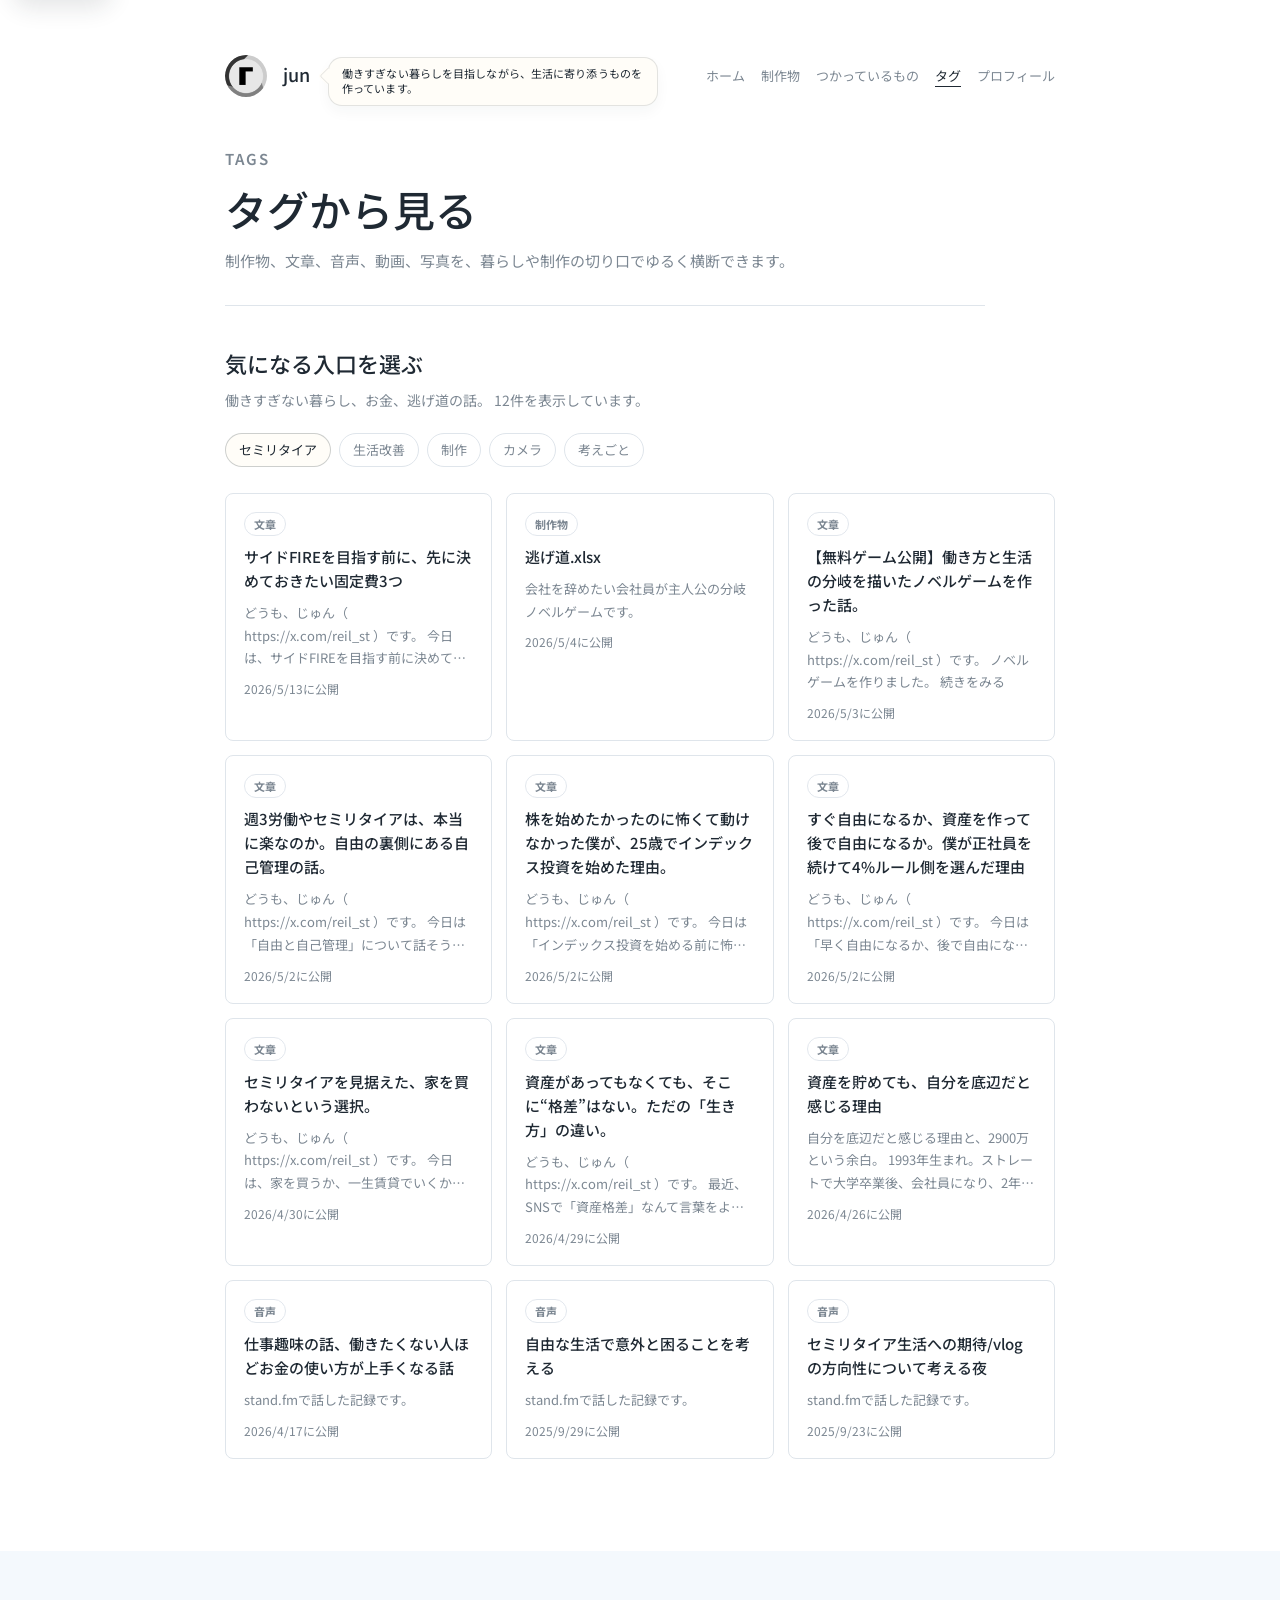
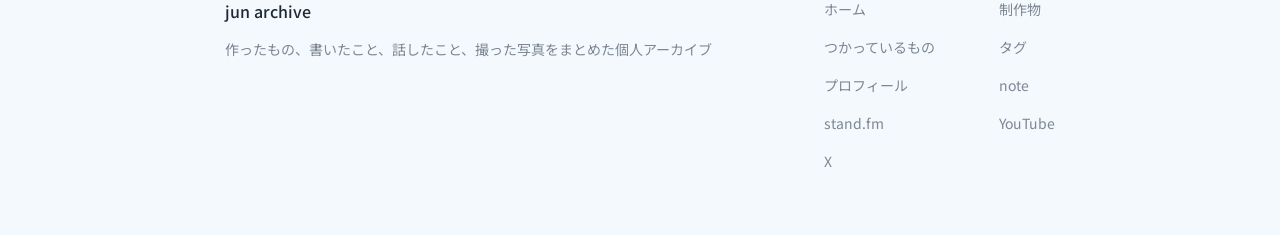
==== tags/index.html @ 1a676813 "サイトの横断導線と絞り込みを追加" ====
<!doctype html>
<html lang="ja">

<head>
  <meta charset="UTF-8" />
  <meta name="viewport" content="width=device-width, initial-scale=1.0" />
  <meta name="description" content="じゅんの制作物、文章、音声、動画、写真をタグから横断して見られる小さな入口です。" />
  <link rel="canonical" href="https://ju-nn.github.io/archive/tags/" />
  <meta property="og:type" content="website" />
  <meta property="og:locale" content="ja_JP" />
  <meta property="og:site_name" content="jun archive" />
  <meta property="og:url" content="https://ju-nn.github.io/archive/tags/" />
  <meta property="og:title" content="タグから見る | jun archive" />
  <meta property="og:description" content="じゅんの制作物、文章、音声、動画、写真をタグから横断して見られる小さな入口です。" />
  <meta property="og:image" content="https://ju-nn.github.io/archive/assets/icon.png" />
  <meta property="og:image:width" content="330" />
  <meta property="og:image:height" content="330" />
  <meta property="og:image:alt" content="junのアイコン" />
  <meta name="theme-color" content="#f6f0e6" />
  <meta name="twitter:card" content="summary_large_image" />
  <meta name="twitter:title" content="タグから見る | jun archive" />
  <meta name="twitter:description" content="じゅんの制作物、文章、音声、動画、写真をタグから横断して見られる小さな入口です。" />
  <meta name="twitter:image" content="https://ju-nn.github.io/archive/assets/icon.png" />
  <link rel="icon" href="../assets/icon.png" type="image/png" />
  <link rel="apple-touch-icon" href="../assets/icon.png" />
  <link rel="preconnect" href="https://fonts.googleapis.com" />
  <link rel="preconnect" href="https://fonts.gstatic.com" crossorigin />
  <link href="https://fonts.googleapis.com/css2?family=Noto+Sans+JP:wght@400;500;700&display=swap" rel="stylesheet" />
  <title>タグから見る | jun archive</title>
  <link rel="stylesheet" href="../styles.css" />
</head>

<body>
  <a class="skip-link" href="#main-content">本文へ移動</a>
  <main class="page tags-page" id="main-content">
    <header class="site-header" aria-labelledby="page-title">
      <a class="brand" href="../" aria-label="junのホーム">
        <img class="brand-icon" src="../assets/icon.png" alt="" />
        <span class="brand-copy">
          <span id="page-title">jun</span>
          <span class="brand-bubble" aria-hidden="true">
            <span class="brand-bubble-text">働きすぎない暮らしを目指しながら、生活に寄り添うものを作っています。</span>
            <span class="brand-bubble-tail" aria-hidden="true"></span>
          </span>
        </span>
      </a>
      <nav class="site-nav" aria-label="サイト内リンク">
        <a href="../">ホーム</a>
        <a href="../#works">制作物</a>
        <a href="../uses/index.html">つかっているもの</a>
        <a href="./index.html" aria-current="page">タグ</a>
        <a href="../about.html">プロフィール</a>
      </nav>
    </header>

    <section class="tags-hero" aria-labelledby="tags-page-title">
      <p class="section-kicker">Tags</p>
      <h1 id="tags-page-title">タグから見る</h1>
      <p>制作物、文章、音声、動画、写真を、暮らしや制作の切り口でゆるく横断できます。</p>
    </section>

    <section class="tag-browser" aria-labelledby="tag-browser-title">
      <div class="tag-browser-heading">
        <h2 id="tag-browser-title">気になる入口を選ぶ</h2>
        <p id="tag-browser-hint" aria-live="polite"></p>
      </div>
      <div class="tag-filter-nav" id="tag-filter-nav" role="tablist" aria-label="タグの絞り込み"></div>
      <div class="tag-result-list" id="tag-result-list" aria-live="polite"></div>
    </section>
  </main>

  <footer class="site-footer">
    <div class="footer-inner">
      <div>
        <p class="footer-brand">jun archive</p>
        <p class="footer-copy">作ったもの、書いたこと、話したこと、撮った写真をまとめた個人アーカイブ</p>
      </div>
      <nav class="footer-links" aria-label="フッターリンク">
        <a href="../">ホーム</a>
        <a href="../#works">制作物</a>
        <a href="../uses/index.html">つかっているもの</a>
        <a href="./index.html">タグ</a>
        <a href="../about.html">プロフィール</a>
        <a href="https://note.com/reilst" target="_blank" rel="noopener noreferrer">note</a>
        <a href="https://stand.fm/channels/64a22cefb352effb9d4d0999" target="_blank" rel="noopener noreferrer">stand.fm</a>
        <a href="https://www.youtube.com/@junnn-vlog" target="_blank" rel="noopener noreferrer">YouTube</a>
        <a href="https://x.com/reil_st" target="_blank" rel="noopener noreferrer">X</a>
      </nav>
    </div>
  </footer>

  <script src="../tags.js"></script>
</body>

</html>
---- styles.css ----
:root {
  --bg: #ffffff;
  --footer-bg: #f4f9fd;
  --ink: #1f2933;
  --muted: #7c8792;
  --line: #dfe5eb;
  --thumb: #eef8ff;
  --thumb-strong: #e5f3fc;
  --button: #ffffff;
  --note-accent: #2cb696;
  --note-soft: #eef9f5;
  --standfm-accent: #d87a24;
  --standfm-soft: #fff5e8;
  --works-accent: #3f66a3;
  --works-soft: #eef4ff;
  --youtube-accent: #ff0033;
  --youtube-soft: #fff0f2;
  color: var(--ink);
  background: var(--bg);
  font-family: "Noto Sans JP", "Hiragino Sans", "Hiragino Kaku Gothic ProN", "Yu Gothic", Meiryo, sans-serif;
  font-synthesis: none;
  text-rendering: optimizeLegibility;
  -webkit-font-smoothing: antialiased;
}

* {
  box-sizing: border-box;
}

html,
body {
  min-width: 320px;
  min-height: 100%;
  margin: 0;
}

body {
  background: var(--bg);
}

a {
  color: inherit;
}

.skip-link {
  position: fixed;
  top: 12px;
  left: 12px;
  z-index: 1000;
  padding: 10px 14px;
  border: 1px solid rgba(31, 41, 51, 0.14);
  border-radius: 999px;
  background: #ffffff;
  color: var(--ink);
  font-size: 14px;
  font-weight: 500;
  line-height: 1;
  text-decoration: none;
  box-shadow: 0 10px 24px rgba(31, 41, 51, 0.12);
  transform: translateY(-140%);
  transition: transform 160ms ease;
}

.skip-link:focus-visible {
  outline: 2px solid rgba(31, 41, 51, 0.24);
  outline-offset: 3px;
  transform: translateY(0);
}

button {
  font: inherit;
}

.page {
  width: min(100% - 40px, 830px);
  margin: 0 auto;
  padding: 52px 0 72px;
}

.site-header {
  display: flex;
  align-items: center;
  justify-content: space-between;
  gap: 18px;
  margin-bottom: 44px;
  position: relative;
  z-index: 4;
}

.site-nav {
  display: flex;
  flex-wrap: wrap;
  gap: 8px 16px;
  align-items: center;
  margin-left: auto;
  color: var(--muted);
  font-size: 13px;
  line-height: 1.4;
}

.site-nav a {
  color: inherit;
  text-decoration: none;
  text-underline-offset: 5px;
  transition:
    color 160ms ease,
    text-decoration-color 160ms ease;
}

.site-nav a:hover,
.site-nav a:focus-visible,
.site-nav a[aria-current="page"] {
  color: var(--ink);
  text-decoration: underline;
  text-decoration-thickness: 1px;
}

.site-nav a:focus-visible {
  outline: 3px solid rgba(31, 41, 51, 0.12);
  outline-offset: 4px;
  border-radius: 6px;
}

.brand {
  display: inline-flex;
  gap: 16px;
  align-items: center;
  padding: 0;
  border: 0;
  appearance: none;
  background: transparent;
  color: var(--ink);
  font-size: 18px;
  font-weight: 500;
  letter-spacing: 0;
  text-align: left;
  text-decoration: none;
  cursor: pointer;
}

.brand-copy {
  position: relative;
  display: flex;
  align-items: center;
  gap: 18px;
  min-width: 0;
  text-align: left;
}

.brand-copy > #page-title {
  line-height: 1;
  transform: translateY(-2px);
}

.brand-icon {
  width: 42px;
  height: 42px;
  border-radius: 50%;
  object-fit: cover;
}

.brand-bubble {
  position: relative;
  display: inline-block;
  width: clamp(250px, 34vw, 330px);
  max-width: clamp(250px, 34vw, 330px);
  padding: 8px 13px 9px;
  border: 1px solid rgba(31, 41, 51, 0.12);
  border-radius: 14px;
  background: #fffdf8;
  color: var(--ink);
  font-size: 11px;
  line-height: 1.35;
  font-weight: 400;
  letter-spacing: 0.01em;
  text-align: left;
  transform: translateY(5px);
  box-shadow: 0 6px 14px rgba(31, 41, 51, 0.04);
  overflow: visible;
}

.brand-bubble-text {
  display: block;
}

.brand-bubble-tail {
  position: absolute;
  top: 12px;
  left: -7px;
  width: 12px;
  height: 12px;
  border-left: 1px solid rgba(31, 41, 51, 0.12);
  border-bottom: 1px solid rgba(31, 41, 51, 0.12);
  border-radius: 0 0 0 2px;
  background: #fffdf8;
  transform: rotate(45deg);
  box-shadow: -1px 1px 0 rgba(255, 253, 248, 0.85);
}

.header-links {
  display: flex;
  gap: 12px;
  align-items: center;
  position: relative;
  z-index: 5;
}

.header-links > * {
  position: relative;
}

.toc-launcher {
  display: grid;
  place-items: center;
  width: 28px;
  height: 28px;
  padding: 0;
  border: 1px solid transparent;
  border-radius: 999px;
  background: transparent;
  color: var(--ink);
  cursor: pointer;
  box-shadow: none;
  transition:
    transform 160ms ease,
    box-shadow 160ms ease,
    background 160ms ease,
    border-color 160ms ease;
}

.toc-launcher:hover {
  transform: translateY(-1px);
  background: rgba(31, 41, 51, 0.04);
  border-color: rgba(31, 41, 51, 0.08);
  box-shadow: none;
}

.toc-launcher.is-open,
.icon-button.is-open {
  background: rgba(31, 41, 51, 0.06);
  border-color: rgba(31, 41, 51, 0.22);
}

.toc-launcher.is-open:hover,
.icon-button.is-open:hover {
  background: rgba(31, 41, 51, 0.08);
}

.toc-launcher::after,
.icon-link::after {
  content: attr(data-tooltip);
  position: absolute;
  left: 50%;
  bottom: calc(100% + 10px);
  transform: translateX(-50%) translateY(4px);
  opacity: 0;
  pointer-events: none;
  white-space: nowrap;
  padding: 6px 9px;
  border: 1px solid rgba(31, 41, 51, 0.08);
  border-radius: 999px;
  background: rgba(255, 255, 255, 0.98);
  color: var(--ink);
  font-size: 11px;
  line-height: 1;
  letter-spacing: 0.01em;
  box-shadow: 0 8px 18px rgba(31, 41, 51, 0.08);
  transition:
    opacity 140ms ease,
    transform 140ms ease;
  z-index: 2;
}

.toc-launcher::before,
.icon-link::before {
  content: "";
  position: absolute;
  left: 50%;
  bottom: calc(100% + 4px);
  width: 8px;
  height: 8px;
  transform: translateX(-50%) rotate(45deg) translateY(4px);
  opacity: 0;
  pointer-events: none;
  background: rgba(255, 255, 255, 0.98);
  border-left: 1px solid rgba(31, 41, 51, 0.08);
  border-top: 1px solid rgba(31, 41, 51, 0.08);
  transition:
    opacity 140ms ease,
    transform 140ms ease;
  z-index: 1;
}

.toc-launcher:hover::after,
.toc-launcher:hover::before,
.toc-launcher:focus-visible::after,
.toc-launcher:focus-visible::before,
.icon-link:hover::after,
.icon-link:hover::before,
.icon-link:focus-visible::after,
.icon-link:focus-visible::before {
  opacity: 1;
  transform: translateX(-50%) translateY(0);
}

.icon-link:focus-visible,
.toc-launcher:focus-visible {
  outline: none;
  box-shadow:
    0 0 0 3px rgba(31, 41, 51, 0.08),
    inset 0 0 0 1px rgba(31, 41, 51, 0.08);
}

.toc-launcher-icon {
  display: grid;
  place-items: center;
  width: 26px;
  height: 26px;
}

.toc-launcher-icon svg {
  width: 26px;
  height: 26px;
  fill: currentColor;
}

.icon-link {
  display: grid;
  place-items: center;
  width: 28px;
  height: 28px;
  border: 1px solid transparent;
  color: var(--ink);
  text-decoration: none;
  border-radius: 999px;
  transition:
    transform 160ms ease,
    background 160ms ease,
    border-color 160ms ease;
}

.icon-button {
  padding: 0;
  border: 1px solid transparent;
  background: transparent;
  cursor: pointer;
}

.icon-link svg {
  width: 22px;
  height: 22px;
  fill: currentColor;
}

.icon-link:hover {
  background: rgba(31, 41, 51, 0.04);
}

[hidden] {
  display: none !important;
}

.search-panel {
  display: grid;
  gap: 10px;
  margin: -12px 0 22px;
  animation: fade-in 180ms ease both;
}

.search-field {
  display: flex;
  align-items: center;
}

.search-field input {
  width: 100%;
  min-height: 44px;
  padding: 0 16px;
  border: 1px solid var(--line);
  border-radius: 999px;
  background: #fff;
  color: var(--ink);
  font: inherit;
  outline: none;
  transition:
    border-color 160ms ease,
    box-shadow 160ms ease;
}

.search-field input:focus {
  border-color: var(--ink);
  box-shadow: 0 0 0 3px rgba(31, 41, 51, 0.08);
}

.search-hint {
  min-height: 1em;
  margin: 0;
  color: var(--muted);
  font-size: 13px;
}

.home-hero {
  display: grid;
  gap: 18px;
  max-width: 720px;
  margin: 10px 0 42px;
  padding-bottom: 36px;
  border-bottom: 1px solid rgba(223, 229, 235, 0.8);
}

.home-hero-kicker,
.section-kicker {
  margin: 0;
  color: var(--muted);
  font-size: 12px;
  font-weight: 600;
  letter-spacing: 0.14em;
  text-transform: uppercase;
}

.home-hero h1 {
  margin: 0;
  color: var(--ink);
  font-size: clamp(34px, 5.4vw, 56px);
  font-weight: 500;
  line-height: 1.2;
  letter-spacing: 0;
}

.home-hero-lead {
  max-width: 650px;
  margin: 0;
  color: var(--ink);
  font-size: 17px;
  line-height: 2;
}

.home-hero-actions {
  margin-top: 4px;
}

.quiet-links {
  display: flex;
  flex-wrap: wrap;
  gap: 10px;
  align-items: center;
}

.quiet-links a {
  display: inline-flex;
  align-items: center;
  min-height: 38px;
  padding: 0 14px;
  border: 1px solid var(--line);
  border-radius: 999px;
  background: var(--button);
  color: var(--ink);
  font-size: 13px;
  font-weight: 500;
  text-decoration: none;
  transition:
    transform 160ms ease,
    border-color 160ms ease,
    background 160ms ease;
}

.quiet-links a:hover {
  transform: translateY(-1px);
  border-color: var(--ink);
  background: #fffdf8;
}

.quiet-links a:focus-visible {
  outline: 3px solid rgba(31, 41, 51, 0.14);
  outline-offset: 2px;
}

.quiet-links--stacked {
  flex-direction: column;
  align-items: flex-start;
}

.quiet-links--stacked a {
  justify-content: center;
}

.first-guide {
  display: grid;
  gap: 10px;
  max-width: 690px;
  margin: 0 0 42px;
}

.first-guide h2,
.first-guide p {
  margin: 0;
}

.first-guide h2 {
  color: var(--ink);
  font-size: 24px;
  font-weight: 500;
  line-height: 1.55;
  letter-spacing: 0;
}

.first-guide p {
  color: var(--muted);
  font-size: 15px;
  line-height: 1.9;
}

.starter-section {
  display: grid;
  gap: 22px;
  margin: 0 0 58px;
}

.starter-heading {
  display: grid;
  gap: 10px;
  max-width: 690px;
}

.starter-heading h2,
.starter-heading p {
  margin: 0;
}

.starter-heading h2 {
  color: var(--ink);
  font-size: 24px;
  font-weight: 500;
  line-height: 1.55;
  letter-spacing: 0;
}

.starter-heading p {
  color: var(--muted);
  font-size: 15px;
  line-height: 1.9;
}

.starter-grid {
  display: grid;
  grid-template-columns: repeat(4, minmax(0, 1fr));
  gap: 14px;
}

.starter-card {
  display: grid;
  gap: 8px;
  min-height: 158px;
  padding: 20px;
  border: 1px solid var(--line);
  border-radius: 8px;
  background: rgba(255, 255, 255, 0.54);
  color: var(--ink);
  text-decoration: none;
  transition:
    transform 160ms ease,
    border-color 160ms ease,
    background 160ms ease,
    box-shadow 160ms ease;
}

.starter-card:hover,
.starter-card:focus-visible {
  transform: translateY(-1px);
  border-color: rgba(31, 41, 51, 0.28);
  background: #fffdf8;
  box-shadow: 0 10px 24px rgba(31, 41, 51, 0.04);
  outline: none;
}

.starter-label {
  color: var(--muted);
  font-size: 12px;
  font-weight: 600;
  line-height: 1.4;
}

.starter-title {
  color: var(--ink);
  font-size: 17px;
  font-weight: 500;
  line-height: 1.5;
}

.starter-copy {
  color: var(--muted);
  font-size: 13px;
  line-height: 1.8;
}

.media-section {
  display: grid;
  gap: 22px;
  margin-top: 64px;
}

.media-heading {
  display: grid;
  gap: 10px;
  max-width: 690px;
}

.media-heading h2,
.media-heading p {
  margin: 0;
}

.media-heading h2 {
  color: var(--ink);
  font-size: 24px;
  font-weight: 500;
  line-height: 1.55;
  letter-spacing: 0;
}

.media-heading p {
  color: var(--muted);
  font-size: 15px;
  line-height: 1.9;
}

.media-grid {
  display: grid;
  grid-template-columns: repeat(3, minmax(0, 1fr));
  gap: 14px;
}

.media-card {
  display: grid;
  gap: 8px;
  min-height: 148px;
  padding: 18px;
  border: 1px solid var(--line);
  border-radius: 8px;
  background: rgba(255, 255, 255, 0.54);
  color: var(--ink);
  text-decoration: none;
  transition:
    transform 160ms ease,
    border-color 160ms ease,
    background 160ms ease,
    box-shadow 160ms ease;
}

.media-card:hover,
.media-card:focus-visible {
  transform: translateY(-1px);
  border-color: rgba(31, 41, 51, 0.28);
  background: #fffdf8;
  box-shadow: 0 10px 24px rgba(31, 41, 51, 0.04);
  outline: none;
}

.media-label {
  color: var(--muted);
  font-size: 12px;
  font-weight: 600;
  line-height: 1.4;
}

.media-title {
  color: var(--ink);
  font-size: 16px;
  font-weight: 500;
  line-height: 1.5;
}

.media-copy {
  color: var(--muted);
  font-size: 13px;
  line-height: 1.8;
}

.recent-section {
  display: grid;
  gap: 20px;
  margin: 0 0 58px;
}

.recent-heading {
  display: grid;
  gap: 10px;
  max-width: 690px;
}

.recent-heading h2,
.recent-heading p {
  margin: 0;
}

.recent-heading h2 {
  color: var(--ink);
  font-size: 24px;
  font-weight: 500;
  line-height: 1.55;
  letter-spacing: 0;
}

.recent-heading p {
  color: var(--muted);
  font-size: 15px;
  line-height: 1.9;
}

.recent-list {
  display: grid;
  border-top: 1px solid var(--line);
}

.recent-item {
  display: grid;
  grid-template-columns: minmax(74px, auto) minmax(0, 1fr) auto;
  gap: 14px;
  align-items: center;
  min-height: 58px;
  border-bottom: 1px solid var(--line);
  color: var(--ink);
  text-decoration: none;
  transition:
    background 160ms ease,
    transform 160ms ease;
}

.recent-item:hover,
.recent-item:focus-visible {
  background: rgba(255, 253, 248, 0.72);
  transform: translateX(2px);
  outline: none;
}

.recent-badge {
  display: inline-flex;
  align-items: center;
  justify-content: center;
  min-height: 24px;
  padding: 0 9px;
  border: 1px solid rgba(223, 229, 235, 0.9);
  border-radius: 999px;
  color: var(--muted);
  font-size: 11px;
  font-weight: 700;
  white-space: nowrap;
}

.recent-title {
  overflow: hidden;
  color: var(--ink);
  font-size: 14px;
  line-height: 1.7;
  text-overflow: ellipsis;
  white-space: nowrap;
}

.recent-date {
  color: var(--muted);
  font-size: 12px;
  line-height: 1.6;
  white-space: nowrap;
}

.collection-heading {
  margin: 4px 0 14px;
  scroll-margin-top: 24px;
}

.collection-heading-title {
  margin: 0;
  color: var(--ink);
  font-size: 22px;
  font-weight: 500;
  letter-spacing: -0.03em;
}

.tabs {
  display: flex;
  gap: 28px;
  align-items: center;
  border-bottom: 1px solid var(--line);
  margin-bottom: 50px;
}

.tab {
  position: relative;
  min-height: 42px;
  padding: 0;
  border: 0;
  color: var(--muted);
  background: transparent;
  cursor: pointer;
  font-size: 16px;
  transition:
    color 160ms ease,
    transform 160ms ease;
}

.tab::after {
  position: absolute;
  right: 0;
  bottom: -1px;
  left: 0;
  height: 2px;
  background: transparent;
  content: "";
  transform: scaleX(0);
  transform-origin: left center;
  transition: transform 160ms ease, background 160ms ease;
}

.tab:hover,
.tab.is-active {
  color: var(--ink);
}

.tab:hover {
  transform: translateY(-1px);
}

.tab.is-active::after {
  background: var(--ink);
  transform: scaleX(1);
}

.feed-section {
  min-height: 520px;
}

.is-toc-view .search-panel,
.is-toc-view .home-hero,
.is-toc-view .first-guide,
.is-toc-view .starter-section,
.is-toc-view .collection-heading,
.is-toc-view .tabs,
.is-toc-view .feed-section,
.is-toc-view .gear-section,
.is-toc-view .profile-card,
.is-toc-view .site-footer {
  display: none;
}

.toc-panel {
  margin-top: 18px;
  padding: 28px 0 10px;
}

.toc-panel-header {
  display: flex;
  align-items: flex-end;
  justify-content: space-between;
  gap: 16px;
  margin-bottom: 18px;
}

.toc-kicker {
  margin: 0;
  color: var(--muted);
  font-size: 18px;
  font-weight: 500;
  letter-spacing: 0.02em;
}

.toc-panel-header h2 {
  margin: 0;
  font-size: 28px;
  font-weight: 500;
  letter-spacing: 0.02em;
}

.toc-close {
  display: grid;
  place-items: center;
  width: 36px;
  height: 36px;
  padding: 0;
  border: 0;
  border-radius: 999px;
  background: transparent;
  color: #7d8692;
  cursor: pointer;
  transition:
    color 160ms ease,
    transform 160ms ease,
    background 160ms ease;
}

.toc-close:hover {
  color: var(--ink);
  background: rgba(31, 41, 51, 0.05);
  transform: translateY(-1px);
}

.toc-close svg {
  width: 18px;
  height: 18px;
  fill: currentColor;
}

.toc-layout {
  position: relative;
  display: block;
}

.toc-side {
  position: fixed;
  top: 120px;
  right: 10px;
  width: 76px;
  display: grid;
  gap: 14px;
  color: var(--muted);
  padding-top: 8px;
  pointer-events: auto;
  z-index: 2;
}

.toc-side-year {
  display: grid;
  justify-items: end;
  gap: 10px;
  text-align: right;
}

.toc-side-year-link {
  color: #6d7580;
  font-size: 13px;
  text-decoration: none;
}

.toc-side-month-link {
  position: relative;
  padding-right: 14px;
  color: inherit;
  text-decoration: none;
  font-size: 12px;
  line-height: 1.4;
}

.toc-side-month-link::after {
  position: absolute;
  top: 50%;
  right: 0;
  width: 9px;
  height: 1px;
  background: #c8ced6;
  content: "";
}

.toc-side-year.is-active .toc-side-year-link,
.toc-side-month-link.is-active {
  color: #2f6bff;
}

.toc-side-month-link.is-active::after {
  width: 12px;
  background: #2f6bff;
}

.toc-group {
  margin-bottom: 50px;
  width: min(100%, 560px);
  margin-left: auto;
  margin-right: auto;
}

.toc-group h3 {
  margin: 0 0 24px;
  color: #8a919b;
  font-size: 28px;
  font-weight: 500;
  letter-spacing: 0.02em;
}

.toc-list {
  display: grid;
  gap: 22px;
}

.toc-month {
  display: grid;
  gap: 12px;
}

.toc-row {
  display: grid;
  grid-template-columns: auto minmax(0, 1fr) auto;
  gap: 16px;
  align-items: center;
  min-height: 56px;
  padding: 8px 0 10px;
  border-bottom: 1px dotted rgba(124, 135, 146, 0.22);
  text-decoration: none;
}

.toc-badge {
  display: inline-flex;
  align-items: center;
  justify-content: center;
  min-width: 78px;
  min-height: 24px;
  padding: 0 10px;
  border-radius: 999px;
  background: #f4f6f8;
  color: #7d8692;
  font-size: 12px;
  font-weight: 500;
  white-space: nowrap;
}

.toc-row:hover .toc-title {
  color: #2f6bff;
}

.toc-title {
  font-size: 18px;
  line-height: 1.65;
}

.toc-date {
  color: #8e949d;
  font-size: 17px;
  white-space: nowrap;
}

.photo-card {
  margin: 0;
  padding: 0;
  border: 0;
  background: transparent;
  cursor: pointer;
  text-align: left;
  width: 100%;
}

.photo-card.tile {
  gap: 10px;
}

.tile-media.photo-media {
  display: flex;
  align-items: center;
  justify-content: center;
  aspect-ratio: 4 / 5;
  padding: 18px;
  background: #f5f8fc;
  overflow: hidden;
}

.photo-card[data-orientation="landscape"] .tile-media.photo-media {
  aspect-ratio: 1.6 / 1;
}

.photo-image {
  display: block;
  width: auto;
  height: auto;
  max-width: 100%;
  max-height: 100%;
  object-fit: contain;
  border-radius: 12px;
  box-shadow: 0 10px 22px rgba(31, 41, 51, 0.08);
  transition:
    transform 200ms ease,
    box-shadow 200ms ease;
}

.photo-card:hover .photo-image {
  transform: translateY(-1px);
  box-shadow: 0 16px 34px rgba(31, 41, 51, 0.12);
}

.pager {
  display: flex;
  align-items: center;
  justify-content: center;
  gap: 16px;
  margin-top: 44px;
}

.pager-button {
  min-height: 38px;
  padding: 0 16px;
  border: 1px solid var(--line);
  border-radius: 999px;
  background: var(--button);
  color: var(--ink);
  font: inherit;
  font-size: 14px;
  cursor: pointer;
  transition:
    border-color 160ms ease,
    transform 160ms ease;
}

.pager-button:hover {
  border-color: var(--ink);
  transform: translateY(-1px);
}

.pager-button[hidden] {
  display: none;
}

.pager-status {
  min-width: 84px;
  margin: 0;
  color: var(--muted);
  font-size: 14px;
  text-align: center;
}

.tile-grid {
  display: grid;
  grid-template-columns: repeat(3, minmax(0, 1fr));
  column-gap: 26px;
  row-gap: 52px;
}

.tile {
  display: grid;
  gap: 10px;
  color: var(--ink);
  text-decoration: none;
  animation: tile-pop 220ms ease both;
  animation-delay: var(--tile-delay, 0ms);
}

.tile-media {
  position: relative;
  display: grid;
  place-items: center;
  aspect-ratio: 1.62 / 1;
  border: 1px solid transparent;
  border-radius: 15px;
  background: var(--thumb);
  overflow: hidden;
  transition:
    background 180ms ease,
    transform 180ms ease,
    box-shadow 180ms ease;
}

.tile:hover .tile-media {
  background: var(--thumb-strong);
  transform: translateY(-1px);
  box-shadow: 0 10px 24px rgba(31, 41, 51, 0.05);
}

.tile-badge {
  position: absolute;
  top: 12px;
  left: 12px;
  z-index: 2;
  display: inline-flex;
  align-items: center;
  min-height: 23px;
  padding: 0 9px;
  border-radius: 999px;
  background: rgba(255, 255, 255, 0.72);
  font-size: 11px;
  font-weight: 700;
  line-height: 1;
}

.tile-pin {
  position: absolute;
  top: 12px;
  right: 12px;
  width: 18px;
  height: 18px;
  border-radius: 999px;
  background: rgba(255, 255, 255, 0.82);
  box-shadow: 0 1px 3px rgba(31, 41, 51, 0.08);
}

.tile-pin::before,
.tile-pin::after {
  position: absolute;
  left: 50%;
  content: "";
  transform: translateX(-50%);
}

.tile-pin::before {
  top: 3px;
  width: 7px;
  height: 7px;
  border: 1.5px solid var(--works-accent);
  border-radius: 50%;
  background: transparent;
}

.tile-pin::after {
  top: 8px;
  width: 1.5px;
  height: 7px;
  border-radius: 999px;
  background: var(--works-accent);
}

.tile-image {
  display: block;
  width: min(48%, 96px);
  max-height: 78%;
  object-fit: contain;
  border-radius: 2px;
  box-shadow: 0 2px 8px rgba(31, 41, 51, 0.12);
}

.tile[data-source="photo"] .tile-image {
  width: auto;
  height: auto;
  max-width: 86%;
  max-height: 86%;
  border-radius: 4px;
}

.tile[data-source="standfm"] .tile-image {
  width: min(52%, 112px);
  max-height: 68%;
  border-radius: 4px;
}

.tile[data-source="works"] .tile-image {
  width: min(52%, 112px);
  max-height: 68%;
  object-fit: contain;
  border-radius: 4px;
}

.tile[data-source="note"] .tile-image {
  width: min(72%, 156px);
  max-height: 72%;
  border-radius: 4px;
}

.tile[data-source="youtube"] .tile-image {
  width: min(64%, 140px);
  max-height: 72%;
  border-radius: 4px;
}

.tile[data-source="note"] .tile-media {
  background: var(--note-soft);
}

.tile[data-source="note"] .tile-badge {
  color: var(--note-accent);
}

.tile[data-source="standfm"] .tile-media {
  background: var(--standfm-soft);
}

.tile[data-source="standfm"] .tile-badge {
  color: var(--standfm-accent);
}

.tile[data-source="works"] .tile-media {
  background: var(--works-soft);
}

.tile[data-source="works"] .tile-badge {
  color: var(--works-accent);
}

.tile[data-source="youtube"] .tile-media {
  background: var(--youtube-soft);
}

.tile[data-source="youtube"] .tile-badge {
  color: var(--youtube-accent);
}

.tile[data-source="photo"] .tile-media {
  background: #f5f8fc;
}

.tile[data-source="photo"] .tile-date {
  color: var(--ink);
}

.photo-meta {
  color: var(--muted);
  font-size: 12px;
  line-height: 1.5;
}

.tile[data-source="photo"] .tile-image {
  position: relative;
  z-index: 1;
}

.tile[data-source="photo"]:hover .tile-image {
  transform: none;
}

.tile[data-source="note"]:hover .tile-media {
  background: #e4f6f0;
}

.tile[data-source="standfm"]:hover .tile-media {
  background: #ffeed9;
}

.tile[data-source="works"]:hover .tile-media {
  background: #e5efff;
}

.tile[data-source="youtube"]:hover .tile-media {
  background: #ffe4e8;
}

.tile[data-source="photo"]:hover .tile-media {
  background: #eef5fb;
}

.tile:focus-visible .tile-media {
  box-shadow: 0 0 0 3px rgba(31, 41, 51, 0.12);
}

.tile-title {
  color: var(--ink);
  font-size: 17px;
  font-weight: 500;
  line-height: 1.5;
  letter-spacing: 0;
}

.tile-description {
  color: var(--muted);
  font-size: 13px;
  line-height: 1.6;
  display: -webkit-box;
  -webkit-box-orient: vertical;
  -webkit-line-clamp: 2;
  overflow: hidden;
}

.tile-date {
  color: var(--muted);
  font-size: 14px;
  line-height: 1.4;
}

.photo-modal {
  position: relative;
  display: grid;
  grid-template-columns: 52px minmax(0, 1fr) 52px;
  align-items: center;
  gap: 12px;
  width: min(92vw, 1100px);
  border: 0;
  border-radius: 24px;
  padding: 22px;
  background: rgba(255, 255, 255, 0.98);
  box-shadow: 0 24px 80px rgba(31, 41, 51, 0.24);
}

.photo-modal::backdrop {
  background: rgba(17, 24, 39, 0.66);
}

.photo-modal-close {
  position: absolute;
  top: 12px;
  right: 12px;
  width: 38px;
  height: 38px;
  border: 0;
  border-radius: 999px;
  background: rgba(31, 41, 51, 0.08);
  color: var(--ink);
  cursor: pointer;
}

.photo-modal-nav {
  display: grid;
  place-items: center;
  width: 52px;
  height: 52px;
  padding: 0;
  border: 0;
  border-radius: 999px;
  background: rgba(31, 41, 51, 0.08);
  color: var(--ink);
  cursor: pointer;
}

.photo-modal-nav svg {
  width: 22px;
  height: 22px;
  fill: currentColor;
  display: block;
}

.photo-modal-prev {
  justify-self: start;
}

.photo-modal-next {
  justify-self: end;
}

.photo-modal-nav:hover,
.photo-modal-close:hover {
  background: rgba(31, 41, 51, 0.14);
}

.photo-modal-content {
  margin: 0;
}

.photo-modal-image {
  display: block;
  width: 100%;
  max-height: 72vh;
  object-fit: contain;
  border-radius: 16px;
}

.photo-modal-date {
  margin: 12px 2px 0;
  color: var(--muted);
  font-size: 14px;
  text-align: center;
}

.photo-modal-title {
  color: var(--ink);
  font-size: 16px;
  font-weight: 600;
  text-align: center;
}

.photo-modal-meta {
  display: grid;
  grid-template-columns: auto 1fr;
  gap: 6px 14px;
  margin: 12px auto 0;
  width: min(100%, 620px);
  color: var(--muted);
  font-size: 13px;
  line-height: 1.5;
}

.photo-modal-meta dt,
.photo-modal-meta dd {
  margin: 0;
}

.photo-modal-meta dt {
  color: var(--ink);
  font-weight: 500;
}

.empty-state {
  margin: 36px 0;
  color: var(--muted);
  font-size: 15px;
}

.gear-section {
  display: grid;
  gap: 14px;
  margin-top: 64px;
  padding: 20px;
  border: 1px solid rgba(223, 229, 235, 0.82);
  border-radius: 16px;
  background:
    linear-gradient(135deg, rgba(244, 249, 253, 0.54), rgba(255, 255, 255, 0.94)),
    var(--button);
}

.gear-header {
  display: grid;
  grid-template-columns: minmax(0, 1fr) 124px;
  gap: 18px;
  align-items: center;
}

.gear-header-copy {
  display: grid;
  gap: 6px;
  max-width: 560px;
  min-width: 0;
}

.gear-kicker,
.gear-header h2,
.gear-header p {
  margin: 0;
}

.gear-kicker {
  color: var(--muted);
  font-size: 11px;
  font-weight: 600;
  letter-spacing: 0.16em;
  text-transform: uppercase;
}

.gear-header h2 {
  color: var(--ink);
  font-size: 22px;
  font-weight: 500;
  letter-spacing: -0.03em;
}

.gear-header p {
  color: var(--muted);
  font-size: 14px;
  line-height: 1.7;
}

.gear-eye-link {
  position: relative;
  display: inline-flex;
  align-items: center;
  justify-content: flex-start;
  gap: 6px;
  justify-self: end;
  align-self: center;
  flex: 0 0 auto;
  width: 124px;
  min-height: 40px;
  padding: 0 11px;
  border: 1px solid rgba(31, 41, 51, 0.12);
  border-radius: 999px;
  background: rgba(255, 255, 255, 0.84);
  color: var(--ink);
  text-decoration: none;
  box-shadow: 0 6px 16px rgba(31, 41, 51, 0.06);
  transition:
    transform 160ms ease,
    border-color 160ms ease,
    background 160ms ease,
    box-shadow 160ms ease;
}

.gear-eye-link:hover {
  transform: translateY(-1px);
  border-color: rgba(31, 41, 51, 0.24);
  background: rgba(255, 255, 255, 0.98);
  box-shadow: 0 10px 22px rgba(31, 41, 51, 0.09);
}

.gear-eye-link:focus-visible {
  outline: none;
  box-shadow:
    0 0 0 3px rgba(31, 41, 51, 0.12),
    0 10px 22px rgba(31, 41, 51, 0.09);
}

.gear-eye-link svg {
  flex: 0 0 auto;
  width: 31px;
  height: 20px;
  overflow: visible;
}

.gear-eye-text {
  font-size: 12px;
  font-weight: 600;
  line-height: 1;
  letter-spacing: 0.02em;
  white-space: nowrap;
}

.gear-eye-bridge,
.gear-eye-lens {
  fill: #fff;
  stroke: currentColor;
  stroke-width: 3;
  stroke-linecap: round;
  stroke-linejoin: round;
}

.gear-eye-bridge {
  fill: none;
  stroke-width: 3.4;
}

.gear-eye-pupils {
  transform-origin: 32px 16px;
  animation: gear-eye-peek 4.8s ease-in-out infinite;
  transition: transform 180ms ease;
}

.gear-eye-pupil {
  fill: currentColor;
}

.gear-eye-highlight {
  fill: #fff;
}

.gear-eye-link:hover .gear-eye-pupils,
.gear-eye-link:focus-visible .gear-eye-pupils {
  transform: translateX(2px) translateY(-0.5px);
}

.gear-eye-link::after {
  content: attr(data-tooltip);
  position: absolute;
  right: 0;
  bottom: calc(100% + 10px);
  opacity: 0;
  pointer-events: none;
  white-space: nowrap;
  padding: 6px 9px;
  border: 1px solid rgba(31, 41, 51, 0.08);
  border-radius: 999px;
  background: rgba(255, 255, 255, 0.98);
  color: var(--ink);
  font-size: 11px;
  line-height: 1;
  letter-spacing: 0.01em;
  box-shadow: 0 8px 18px rgba(31, 41, 51, 0.08);
  transform: translateY(4px);
  transition:
    opacity 140ms ease,
    transform 140ms ease;
}

.gear-eye-link::before {
  content: "";
  position: absolute;
  right: 25px;
  bottom: calc(100% + 4px);
  width: 8px;
  height: 8px;
  opacity: 0;
  pointer-events: none;
  background: rgba(255, 255, 255, 0.98);
  border-left: 1px solid rgba(31, 41, 51, 0.08);
  border-top: 1px solid rgba(31, 41, 51, 0.08);
  transform: rotate(45deg) translateY(4px);
  transition:
    opacity 140ms ease,
    transform 140ms ease;
}

.gear-eye-link:hover::after,
.gear-eye-link:hover::before,
.gear-eye-link:focus-visible::after,
.gear-eye-link:focus-visible::before {
  opacity: 1;
  transform: translateY(0);
}

.gear-category-nav {
  display: grid;
  grid-template-columns: repeat(3, minmax(0, 1fr));
  gap: 10px;
}

.gear-category-card {
  animation: tile-pop 220ms ease both;
  animation-delay: var(--gear-delay, 0ms);
  --gear-tint: #eef3ff;
}

.gear-category-card[data-tone="sun"] {
  --gear-tint: #fff3dc;
}

.gear-category-card[data-tone="sky"] {
  --gear-tint: #e7f1ff;
}

.gear-category-card[data-tone="mint"] {
  --gear-tint: #e8fbf4;
}

.gear-category-card[data-tone="leaf"] {
  --gear-tint: #eaf5e8;
}

.gear-category-card[data-tone="sand"] {
  --gear-tint: #f5efe4;
}

.gear-category-card[data-tone="rose"] {
  --gear-tint: #fdeff1;
}

.gear-category-link {
  display: grid;
  grid-template-columns: auto minmax(0, 1fr);
  gap: 8px 11px;
  align-items: start;
  min-height: 100%;
  padding: 15px;
  border: 1px solid rgba(223, 229, 235, 0.9);
  border-radius: 14px;
  background:
    linear-gradient(180deg, rgba(255, 255, 255, 0.92), rgba(247, 251, 255, 0.9));
  color: var(--ink);
  text-decoration: none;
  box-shadow: 0 6px 18px rgba(31, 41, 51, 0.03);
  transition:
    transform 160ms ease,
    border-color 160ms ease,
    box-shadow 160ms ease;
}

.gear-category-link:hover,
.gear-category-link:focus-visible {
  transform: translateY(-1px);
  border-color: rgba(31, 41, 51, 0.14);
  box-shadow: 0 12px 26px rgba(31, 41, 51, 0.08);
  outline: none;
}

.gear-category-symbol {
  grid-row: 1 / span 2;
  display: grid;
  place-items: center;
  width: 46px;
  height: 46px;
  border-radius: 14px;
  background: var(--gear-tint, #eef3ff);
  color: var(--ink);
  font-size: 20px;
  font-weight: 700;
  box-shadow: inset 0 1px 0 rgba(255, 255, 255, 0.6);
}

.gear-category-copy {
  display: grid;
  gap: 4px;
  align-self: center;
}

.gear-category-title {
  font-size: 15px;
  font-weight: 600;
  line-height: 1.4;
}

.gear-category-summary {
  color: var(--muted);
  font-size: 12px;
  line-height: 1.7;
}

.gear-category-preview {
  grid-column: 2;
  color: var(--ink);
  font-size: 13px;
  line-height: 1.6;
}

.gear-category-count {
  grid-column: 2;
  color: var(--muted);
  font-size: 11px;
  letter-spacing: 0.06em;
  text-transform: uppercase;
}

.gear-category-card--compact .gear-category-link {
  min-height: 132px;
}

.gear-list {
  display: grid;
  grid-template-columns: repeat(3, minmax(0, 1fr));
  gap: 14px;
}

.gear-item {
  display: grid;
  gap: 5px;
  min-width: 0;
  padding: 14px 16px;
  border: 1px solid var(--line);
  border-radius: 16px;
  background: rgba(255, 255, 255, 0.74);
}

.gear-item h3,
.gear-item p {
  margin: 0;
}

.gear-item h3 {
  color: var(--ink);
  font-size: 14px;
  font-weight: 500;
  line-height: 1.45;
}

.gear-item p {
  color: var(--muted);
  font-size: 12px;
  line-height: 1.65;
}

.gear-link {
  position: relative;
  display: grid;
  place-items: center;
  box-sizing: border-box;
  flex: 0 0 42px;
  width: 42px;
  height: 42px;
  padding: 0;
  border: 1px solid var(--line);
  border-radius: 999px;
  background: linear-gradient(180deg, #ffffff 0%, #f7fbff 100%);
  color: var(--ink);
  text-decoration: none;
  transition:
    transform 160ms ease,
    border-color 160ms ease,
    box-shadow 160ms ease,
    background 160ms ease;
}

.gear-link:visited {
  color: var(--ink);
}

.gear-link:hover {
  border-color: var(--ink);
  transform: translateY(-1px);
  box-shadow: 0 6px 14px rgba(31, 41, 51, 0.08);
}

.gear-link:focus-visible {
  outline: 3px solid rgba(31, 41, 51, 0.16);
  outline-offset: 2px;
}

.gear-link svg {
  width: 18px;
  height: 18px;
  fill: currentColor;
}

.gear-link::after {
  content: attr(data-tooltip);
  position: absolute;
  left: 50%;
  bottom: calc(100% + 10px);
  transform: translateX(-50%) translateY(4px);
  opacity: 0;
  pointer-events: none;
  white-space: nowrap;
  padding: 6px 9px;
  border: 1px solid rgba(31, 41, 51, 0.08);
  border-radius: 999px;
  background: rgba(255, 255, 255, 0.98);
  color: var(--ink);
  font-size: 11px;
  line-height: 1;
  letter-spacing: 0.01em;
  box-shadow: 0 8px 18px rgba(31, 41, 51, 0.08);
  transition:
    opacity 140ms ease,
    transform 140ms ease;
  z-index: 2;
}

.gear-link::before {
  content: "";
  position: absolute;
  left: 50%;
  bottom: calc(100% + 4px);
  width: 8px;
  height: 8px;
  transform: translateX(-50%) rotate(45deg) translateY(4px);
  opacity: 0;
  pointer-events: none;
  background: rgba(255, 255, 255, 0.98);
  border-left: 1px solid rgba(31, 41, 51, 0.08);
  border-top: 1px solid rgba(31, 41, 51, 0.08);
  transition:
    opacity 140ms ease,
    transform 140ms ease;
  z-index: 1;
}

.gear-link:hover::after,
.gear-link:hover::before,
.gear-link:focus-visible::after,
.gear-link:focus-visible::before {
  opacity: 1;
  transform: translateX(-50%) translateY(0);
}

.gear-footer {
  display: flex;
  flex-wrap: wrap;
  gap: 8px 16px;
  align-items: baseline;
  justify-content: flex-end;
}

.gear-note {
  margin: 0;
  color: var(--ink);
  font-size: 13px;
  line-height: 1.7;
  text-decoration: none;
}

.gear-note:hover {
  text-decoration: underline;
  text-underline-offset: 4px;
}

.gear-disclosure {
  margin: 0;
  color: var(--muted);
  font-size: 11px;
  line-height: 1.7;
}

.gear-page {
  padding-bottom: 92px;
}

.gear-back-link {
  position: fixed;
  top: 18px;
  left: 18px;
  z-index: 20;
  display: grid;
  place-items: center;
  width: 42px;
  height: 42px;
  border: 1px solid rgba(31, 41, 51, 0.08);
  border-radius: 999px;
  background: rgba(255, 255, 255, 0.9);
  color: var(--ink);
  text-decoration: none;
  box-shadow: 0 8px 20px rgba(31, 41, 51, 0.08);
  backdrop-filter: blur(10px);
  transition:
    transform 160ms ease,
    background 160ms ease,
    border-color 160ms ease,
    box-shadow 160ms ease;
}

.gear-back-link:hover {
  transform: translateY(-1px);
  border-color: rgba(31, 41, 51, 0.14);
  background: rgba(255, 255, 255, 0.98);
  box-shadow: 0 12px 24px rgba(31, 41, 51, 0.1);
}

.gear-back-link:focus-visible {
  outline: none;
  box-shadow:
    0 0 0 3px rgba(31, 41, 51, 0.12),
    0 12px 24px rgba(31, 41, 51, 0.1);
}

.gear-back-link svg {
  width: 20px;
  height: 20px;
  fill: currentColor;
}

.gear-back-link::after {
  content: attr(data-tooltip);
  position: absolute;
  left: 0;
  top: calc(100% + 10px);
  opacity: 0;
  pointer-events: none;
  white-space: nowrap;
  padding: 6px 9px;
  border: 1px solid rgba(31, 41, 51, 0.08);
  border-radius: 999px;
  background: rgba(255, 255, 255, 0.98);
  color: var(--ink);
  font-size: 11px;
  line-height: 1;
  letter-spacing: 0.01em;
  box-shadow: 0 8px 18px rgba(31, 41, 51, 0.08);
  transform: translateY(4px);
  transition:
    opacity 140ms ease,
    transform 140ms ease;
}

.gear-back-link::before {
  content: "";
  position: absolute;
  left: 16px;
  top: calc(100% + 4px);
  width: 8px;
  height: 8px;
  opacity: 0;
  pointer-events: none;
  background: rgba(255, 255, 255, 0.98);
  border-left: 1px solid rgba(31, 41, 51, 0.08);
  border-top: 1px solid rgba(31, 41, 51, 0.08);
  transform: rotate(45deg) translateY(4px);
  transition:
    opacity 140ms ease,
    transform 140ms ease;
}

.gear-back-link:hover::after,
.gear-back-link:hover::before,
.gear-back-link:focus-visible::after,
.gear-back-link:focus-visible::before {
  opacity: 1;
  transform: translateY(0);
}

.gear-page .brand {
  text-decoration: none;
}

.gear-hero {
  display: grid;
  gap: 10px;
  margin: 26px 0 44px;
  padding-bottom: 26px;
  border-bottom: 1px solid var(--line);
}

.gear-hero h1,
.gear-hero p {
  margin: 0;
}

.gear-hero h1 {
  color: var(--ink);
  font-size: 42px;
  font-weight: 500;
  letter-spacing: 0;
  line-height: 1.2;
}

.gear-hero p {
  color: var(--muted);
  font-size: 15px;
  line-height: 1.8;
}

.gear-filter-section {
  display: grid;
  gap: 14px;
  margin: -20px 0 28px;
}

.gear-filter-section h2,
.gear-filter-section p {
  margin: 0;
}

.gear-filter-section h2 {
  color: var(--ink);
  font-size: 18px;
  font-weight: 500;
  line-height: 1.5;
}

.gear-filter-nav,
.tag-filter-nav {
  display: flex;
  flex-wrap: wrap;
  gap: 8px;
}

.gear-filter-button,
.tag-filter-button {
  min-height: 34px;
  padding: 0 13px;
  border: 1px solid var(--line);
  border-radius: 999px;
  background: rgba(255, 255, 255, 0.62);
  color: var(--muted);
  cursor: pointer;
  font: inherit;
  font-size: 13px;
  transition:
    background 160ms ease,
    border-color 160ms ease,
    color 160ms ease,
    transform 160ms ease;
}

.gear-filter-button:hover,
.gear-filter-button:focus-visible,
.gear-filter-button.is-active,
.tag-filter-button:hover,
.tag-filter-button:focus-visible,
.tag-filter-button.is-active {
  border-color: rgba(31, 41, 51, 0.22);
  background: #fffdf8;
  color: var(--ink);
  outline: none;
}

.gear-filter-button:hover,
.tag-filter-button:hover {
  transform: translateY(-1px);
}

.quiet-notice {
  margin: -22px 0 34px;
  padding: 14px 16px;
  border: 1px solid rgba(223, 229, 235, 0.86);
  border-radius: 8px;
  background: rgba(255, 253, 248, 0.58);
}

.quiet-notice p {
  margin: 0;
  color: var(--muted);
  font-size: 13px;
  line-height: 1.8;
}

.quiet-notice a {
  color: var(--ink);
  text-decoration: underline;
  text-underline-offset: 4px;
}

.gear-detail {
  display: grid;
  gap: 44px;
}

.gear-detail-section {
  display: grid;
  gap: 18px;
  scroll-margin-top: 24px;
}

.gear-detail-section.is-target .gear-detail-heading {
  background: rgba(44, 182, 150, 0.08);
  box-shadow: 0 0 0 1px rgba(44, 182, 150, 0.16) inset;
  border-radius: 14px;
  padding: 10px 12px;
  margin: -10px -12px 0;
}

.gear-detail-anchor {
  position: relative;
  top: -8px;
}

.gear-detail-heading {
  display: flex;
  gap: 16px;
  justify-content: space-between;
  align-items: start;
}

.gear-detail-heading h2,
.gear-detail-heading p {
  margin: 0;
}

.gear-detail-heading h2 {
  color: var(--ink);
  font-size: 20px;
  font-weight: 600;
}

.gear-detail-summary {
  margin-top: 6px;
  color: var(--muted);
  font-size: 13px;
  line-height: 1.7;
}

.gear-detail-count {
  color: var(--muted);
  font-size: 11px;
  letter-spacing: 0.12em;
  text-transform: uppercase;
  white-space: nowrap;
}

.gear-detail-grid {
  display: grid;
  grid-template-columns: repeat(3, minmax(0, 1fr));
  gap: 14px;
}

.gear-detail-card {
  display: flex;
  align-items: flex-start;
  min-height: 170px;
  gap: 20px;
  padding: 18px;
  border: 1px solid var(--line);
  border-radius: 16px;
  background: rgba(255, 255, 255, 0.78);
}

.gear-detail-card-copy {
  display: grid;
  align-content: start;
  gap: 8px;
  flex: 1 1 auto;
}

.gear-detail-card h3,
.gear-detail-card p {
  margin: 0;
}

.gear-detail-card h3 {
  color: var(--ink);
  font-size: 15px;
  font-weight: 500;
  line-height: 1.55;
}

.gear-detail-card p {
  color: var(--muted);
  font-size: 13px;
  line-height: 1.75;
}

.gear-kind {
  display: inline-flex;
  align-items: center;
  align-self: start;
  min-height: 23px;
  padding: 0 9px;
  border-radius: 999px;
  background: rgba(244, 246, 248, 0.9);
  color: var(--muted);
  font-size: 11px;
  font-weight: 700;
  white-space: nowrap;
}

.gear-detail-card[data-kind="service"] .gear-kind {
  background: rgba(236, 246, 242, 0.95);
  color: #2d6d59;
}

.gear-detail-card[data-kind="product"] .gear-kind {
  background: rgba(245, 242, 236, 0.95);
  color: #7d5d2f;
}

.gear-page-disclosure {
  margin-top: 30px;
}

.tags-page {
  padding-bottom: 92px;
}

.tags-hero {
  display: grid;
  gap: 12px;
  max-width: 760px;
  margin: 26px 0 40px;
  padding-bottom: 30px;
  border-bottom: 1px solid var(--line);
}

.tags-hero h1,
.tags-hero p {
  margin: 0;
}

.tags-hero h1 {
  color: var(--ink);
  font-size: 42px;
  font-weight: 500;
  line-height: 1.2;
  letter-spacing: 0;
}

.tags-hero p {
  color: var(--muted);
  font-size: 15px;
  line-height: 1.85;
}

.tag-browser {
  display: grid;
  gap: 20px;
}

.tag-browser-heading {
  display: grid;
  gap: 8px;
  max-width: 720px;
}

.tag-browser-heading h2,
.tag-browser-heading p {
  margin: 0;
}

.tag-browser-heading h2 {
  color: var(--ink);
  font-size: 22px;
  font-weight: 500;
  line-height: 1.55;
}

.tag-browser-heading p {
  color: var(--muted);
  font-size: 14px;
  line-height: 1.8;
}

.tag-result-list {
  display: grid;
  grid-template-columns: repeat(3, minmax(0, 1fr));
  gap: 14px;
  margin-top: 6px;
}

.tag-result-card {
  display: grid;
  align-content: start;
  gap: 9px;
  min-height: 178px;
  padding: 18px;
  border: 1px solid var(--line);
  border-radius: 8px;
  background: rgba(255, 255, 255, 0.64);
  color: var(--ink);
  text-decoration: none;
  transition:
    transform 160ms ease,
    border-color 160ms ease,
    background 160ms ease,
    box-shadow 160ms ease;
}

.tag-result-card:hover,
.tag-result-card:focus-visible {
  transform: translateY(-1px);
  border-color: rgba(31, 41, 51, 0.28);
  background: #fffdf8;
  box-shadow: 0 10px 24px rgba(31, 41, 51, 0.04);
  outline: none;
}

.tag-result-badge {
  display: inline-flex;
  align-items: center;
  justify-content: center;
  justify-self: start;
  min-height: 24px;
  padding: 0 9px;
  border: 1px solid rgba(223, 229, 235, 0.9);
  border-radius: 999px;
  color: var(--muted);
  font-size: 11px;
  font-weight: 700;
}

.tag-result-title {
  color: var(--ink);
  font-size: 15px;
  font-weight: 500;
  line-height: 1.6;
}

.tag-result-summary {
  display: -webkit-box;
  overflow: hidden;
  color: var(--muted);
  font-size: 13px;
  line-height: 1.75;
  -webkit-box-orient: vertical;
  -webkit-line-clamp: 3;
}

.tag-result-date {
  margin-top: auto;
  color: var(--muted);
  font-size: 12px;
  line-height: 1.6;
}

.profile-card {
  display: grid;
  grid-template-columns: 54px minmax(0, 1fr) auto;
  gap: 18px;
  align-items: start;
  border: 1px solid var(--line);
  border-radius: 18px;
  margin-top: 72px;
  padding: 28px 34px;
}

.about-page {
  padding-bottom: 82px;
}

.about-article {
  display: grid;
  gap: 44px;
}

.about-hero {
  display: grid;
  gap: 16px;
  max-width: 720px;
  padding-bottom: 36px;
  border-bottom: 1px solid rgba(223, 229, 235, 0.8);
}

.about-hero h1 {
  margin: 0;
  color: var(--ink);
  font-size: clamp(34px, 5vw, 50px);
  font-weight: 500;
  line-height: 1.2;
  letter-spacing: 0;
}

.about-lead {
  max-width: 660px;
  margin: 0;
  color: var(--ink);
  font-size: 17px;
  line-height: 2;
}

.about-section {
  display: grid;
  gap: 12px;
  max-width: 690px;
}

.about-section h2,
.about-section p {
  margin: 0;
}

.about-section h2 {
  color: var(--ink);
  font-size: 21px;
  font-weight: 500;
  line-height: 1.5;
}

.about-section p {
  color: var(--muted);
  font-size: 15px;
  line-height: 2;
}

.about-support {
  padding: 20px;
  border: 1px solid rgba(223, 229, 235, 0.86);
  border-radius: 8px;
  background: rgba(255, 253, 248, 0.58);
}

.profile-icon {
  width: 54px;
  height: 54px;
  border-radius: 50%;
  object-fit: cover;
}

.profile-copy {
  display: grid;
  gap: 8px;
}

.profile-copy h2,
.profile-copy p {
  margin: 0;
}

.profile-copy h2 {
  font-size: 18px;
  font-weight: 500;
}

.profile-copy p {
  color: var(--muted);
  font-size: 15px;
  line-height: 1.85;
}

.profile-actions {
  display: flex;
  flex-direction: column;
  gap: 12px;
  align-items: stretch;
}

.profile-button {
  display: inline-flex;
  align-items: center;
  justify-content: flex-start;
  gap: 8px;
  min-height: 40px;
  width: 124px;
  padding: 0 14px;
  border: 1px solid var(--line);
  border-radius: 999px;
  background: var(--button);
  color: var(--ink);
  font-size: 13px;
  font-weight: 500;
  text-decoration: none;
  white-space: nowrap;
  transition:
    transform 160ms ease,
    box-shadow 160ms ease,
    border-color 160ms ease,
    background 160ms ease,
    color 160ms ease;
}

.profile-button-icon {
  width: 16px;
  height: 16px;
  fill: currentColor;
  transform-origin: center;
  transition:
    transform 180ms ease,
    color 180ms ease;
}

.profile-button--primary {
  border-color: var(--line);
  background: var(--button);
  color: var(--ink);
}

.profile-button--primary:hover {
  color: var(--ink);
  border-color: var(--ink);
  background: var(--button);
  transform: translateY(-1px);
}

.profile-button:hover {
  border-color: var(--ink);
  transform: translateY(-1px);
}

.profile-button--follow:hover .profile-button-icon,
.profile-button--follow:focus-visible .profile-button-icon {
  transform: translateY(-1px) scale(1.04);
}

.profile-button--support:hover .profile-button-heart,
.profile-button--support:focus-visible .profile-button-heart {
  color: #d85b70;
  transform: translateY(-1px) scale(1.08);
}

.profile-button:focus-visible {
  outline: 3px solid rgba(31, 41, 51, 0.16);
  outline-offset: 2px;
}

.site-footer {
  background: var(--footer-bg);
}

.footer-inner {
  display: grid;
  grid-template-columns: 1fr auto;
  gap: 80px;
  width: min(100% - 40px, 830px);
  margin: 0 auto;
  padding: 48px 0 64px;
}

.footer-brand,
.footer-copy {
  margin: 0;
}

.footer-brand {
  color: var(--ink);
  font-size: 16px;
  font-weight: 500;
}

.footer-copy {
  margin-top: 14px;
  color: var(--muted);
  font-size: 14px;
  line-height: 1.8;
}

.footer-links {
  display: grid;
  grid-template-columns: repeat(2, auto);
  column-gap: 64px;
  row-gap: 18px;
  align-content: start;
}

.footer-links a {
  color: var(--muted);
  font-size: 14px;
  text-decoration: none;
}

.footer-links a:hover,
.profile-button:hover {
  color: var(--ink);
  border-color: var(--ink);
}

@media (max-width: 820px) {
  .toc-side {
    position: fixed;
    right: 8px;
    top: 104px;
    width: 62px;
    gap: 12px;
  }
}

@media (max-width: 760px) {
  .page,
  .footer-inner {
    width: min(100% - 28px, 520px);
  }

  .page {
    padding-top: 34px;
  }

  .site-header {
    flex-wrap: wrap;
    align-items: flex-start;
    margin-bottom: 34px;
  }

  .site-nav {
    order: 3;
    width: 100%;
    margin-left: 0;
    padding-top: 2px;
  }

  .brand {
    align-items: center;
    max-width: 100%;
  }

  .brand-bubble {
    width: clamp(180px, calc(100vw - 190px), 260px);
    max-width: calc(100vw - 190px);
    font-size: 11px;
    line-height: 1.35;
    padding: 8px 12px 9px;
    transform: translateY(5px);
  }

  .header-links {
    margin-left: auto;
    flex-wrap: wrap;
    justify-content: flex-end;
    gap: 10px;
  }

  .toc-launcher {
    width: 50px;
    height: 50px;
  }

  .tabs {
    gap: 20px;
    margin-bottom: 34px;
    overflow-x: auto;
  }

  .tab {
    flex: 0 0 auto;
    font-size: 15px;
  }

  .home-hero {
    gap: 15px;
    margin-bottom: 40px;
    padding-bottom: 34px;
  }

  .home-hero-actions {
    align-items: stretch;
    flex-direction: column;
  }

  .home-hero-actions a {
    justify-content: center;
    width: 100%;
  }

  .home-hero-lead,
  .about-lead {
    font-size: 16px;
    line-height: 1.9;
  }

  .first-guide {
    margin-bottom: 42px;
  }

  .starter-section {
    margin-bottom: 44px;
  }

  .starter-grid {
    grid-template-columns: repeat(2, minmax(0, 1fr));
  }

  .recent-section {
    margin-bottom: 44px;
  }

  .recent-item {
    grid-template-columns: 1fr;
    gap: 7px;
    align-items: start;
    padding: 13px 0;
  }

  .recent-title {
    white-space: normal;
  }

  .recent-date {
    white-space: normal;
  }

  .media-section {
    margin-top: 48px;
  }

  .media-grid {
    grid-template-columns: 1fr;
  }

  .first-guide h2 {
    font-size: 21px;
  }

  .starter-heading h2 {
    font-size: 21px;
  }

  .tile-grid {
    grid-template-columns: repeat(2, minmax(0, 1fr));
    column-gap: 14px;
    row-gap: 28px;
  }

  .gear-section {
    margin-top: 56px;
    padding: 18px;
  }

  .gear-category-nav,
  .gear-list {
    grid-template-columns: repeat(2, minmax(0, 1fr));
  }

  .gear-header {
    grid-template-columns: 1fr;
    align-items: center;
  }

  .gear-hero {
    margin-top: 10px;
  }

  .gear-eye-link {
    width: 124px;
    min-height: 38px;
    justify-self: end;
    margin-left: auto;
  }

  .gear-back-link {
    top: 12px;
    left: 12px;
    width: 38px;
    height: 38px;
  }

  .gear-hero h1 {
    font-size: 34px;
  }

  .gear-detail-grid {
    grid-template-columns: repeat(2, minmax(0, 1fr));
  }

  .tag-result-list {
    grid-template-columns: repeat(2, minmax(0, 1fr));
  }

  .gear-detail-heading {
    flex-direction: column;
  }

  .pager {
    gap: 10px;
    margin-top: 32px;
  }

  .pager-button {
    padding: 0 14px;
    font-size: 13px;
  }

  .pager-status {
    min-width: 72px;
    font-size: 13px;
  }

  .tile-image {
    width: min(44%, 110px);
  }

  .tile[data-source="photo"] .tile-image {
    width: auto;
    height: auto;
    max-width: 82%;
    max-height: 82%;
  }

  .tile-media.photo-media {
    padding: 14px;
  }

  .toc-launcher {
    width: 28px;
    height: 28px;
  }

  .toc-launcher::after,
  .toc-launcher::before,
  .icon-link::after,
  .icon-link::before {
    display: none;
  }

  .gear-back-link::after,
  .gear-back-link::before {
    display: none;
  }

  .gear-eye-link::after,
  .gear-eye-link::before {
    display: none;
  }

  .toc-panel-header {
    align-items: flex-start;
    flex-direction: column;
    margin-bottom: 14px;
  }

  .toc-side {
    position: static;
    display: flex;
    width: 100%;
    gap: 18px;
    margin: 0 0 28px;
    padding: 4px 0 10px;
    overflow-x: auto;
    border-bottom: 1px solid rgba(124, 135, 146, 0.16);
    scrollbar-width: none;
  }

  .toc-side::-webkit-scrollbar {
    display: none;
  }

  .toc-side-year {
    flex: 0 0 auto;
    justify-items: start;
    gap: 8px;
    min-width: 58px;
    text-align: left;
  }

  .toc-side-month-link {
    padding-right: 0;
    padding-bottom: 3px;
  }

  .toc-side-month-link::after {
    top: auto;
    right: auto;
    bottom: 0;
    left: 0;
    width: 100%;
  }

  .toc-group h3 {
    font-size: 24px;
  }

  .toc-title,
  .toc-date {
    font-size: 16px;
  }

  .toc-badge {
    min-width: 64px;
    font-size: 11px;
  }

  .photo-image {
    width: auto;
    height: auto;
  }

  .profile-card {
    grid-template-columns: 48px minmax(0, 1fr);
    padding: 22px;
  }

  .profile-actions {
    grid-column: 1 / -1;
    flex-direction: row;
    flex-wrap: wrap;
    width: 100%;
  }

  .about-article {
    gap: 36px;
  }

  .about-hero {
    padding-bottom: 30px;
  }

  .footer-inner {
    grid-template-columns: 1fr;
    gap: 28px;
  }

  .footer-links {
    grid-template-columns: 1fr 1fr;
    column-gap: 18px;
    row-gap: 12px;
    width: 100%;
  }
}

@media (max-width: 540px) {
  .quiet-links {
    align-items: stretch;
    flex-direction: column;
  }

  .quiet-links a {
    justify-content: center;
    width: 100%;
  }

  .gear-category-nav,
  .gear-list {
    grid-template-columns: 1fr;
  }

  .starter-grid {
    grid-template-columns: 1fr;
  }

  .gear-header {
    gap: 12px;
  }

  .gear-header h2 {
    font-size: 20px;
  }

  .gear-header p {
    font-size: 13px;
  }

  .gear-detail-grid {
    grid-template-columns: 1fr;
  }

  .tag-result-list {
    grid-template-columns: 1fr;
  }

  .gear-detail-card {
    min-height: 0;
  }
}

@media (prefers-reduced-motion: reduce) {
  .gear-eye-pupils,
  .photo-image,
  .gear-link,
  .search-panel,
  .tile {
    animation: none;
  }

  .gear-eye-pupils {
    transition: none;
  }

  .profile-button-icon {
    transition: none;
  }

  .gear-eye-link:hover .gear-eye-pupils,
  .gear-eye-link:focus-visible .gear-eye-pupils {
    transform: none;
  }

  .profile-button--follow:hover .profile-button-icon,
  .profile-button--follow:focus-visible .profile-button-icon,
  .profile-button--support:hover .profile-button-heart,
  .profile-button--support:focus-visible .profile-button-heart {
    transform: none;
  }

  .tile-media {
    transition: none;
  }

  .tile:hover .tile-media {
    transform: none;
  }

  .gear-link:hover {
    transform: none;
  }

  .photo-card:hover .photo-image { transform: none; }

  .photo-modal {
    grid-template-columns: 1fr;
    padding: 18px;
  }

  .photo-modal-nav {
    display: none;
  }
}

@keyframes fade-in {
  from {
    opacity: 0;
    transform: translateY(-6px);
  }
  to {
    opacity: 1;
    transform: translateY(0);
  }
}

@keyframes tile-pop {
  from {
    opacity: 0;
    transform: translateY(8px);
  }
  to {
    opacity: 1;
    transform: translateY(0);
  }
}

@keyframes gear-eye-peek {
  0%,
  82%,
  100% {
    transform: translateX(0);
  }
  88% {
    transform: translateX(-1.4px);
  }
  94% {
    transform: translateX(1.2px);
  }
}

.sr-only {
  position: absolute;
  width: 1px;
  height: 1px;
  padding: 0;
  margin: -1px;
  overflow: hidden;
  clip: rect(0, 0, 0, 0);
  white-space: nowrap;
  border: 0;
}
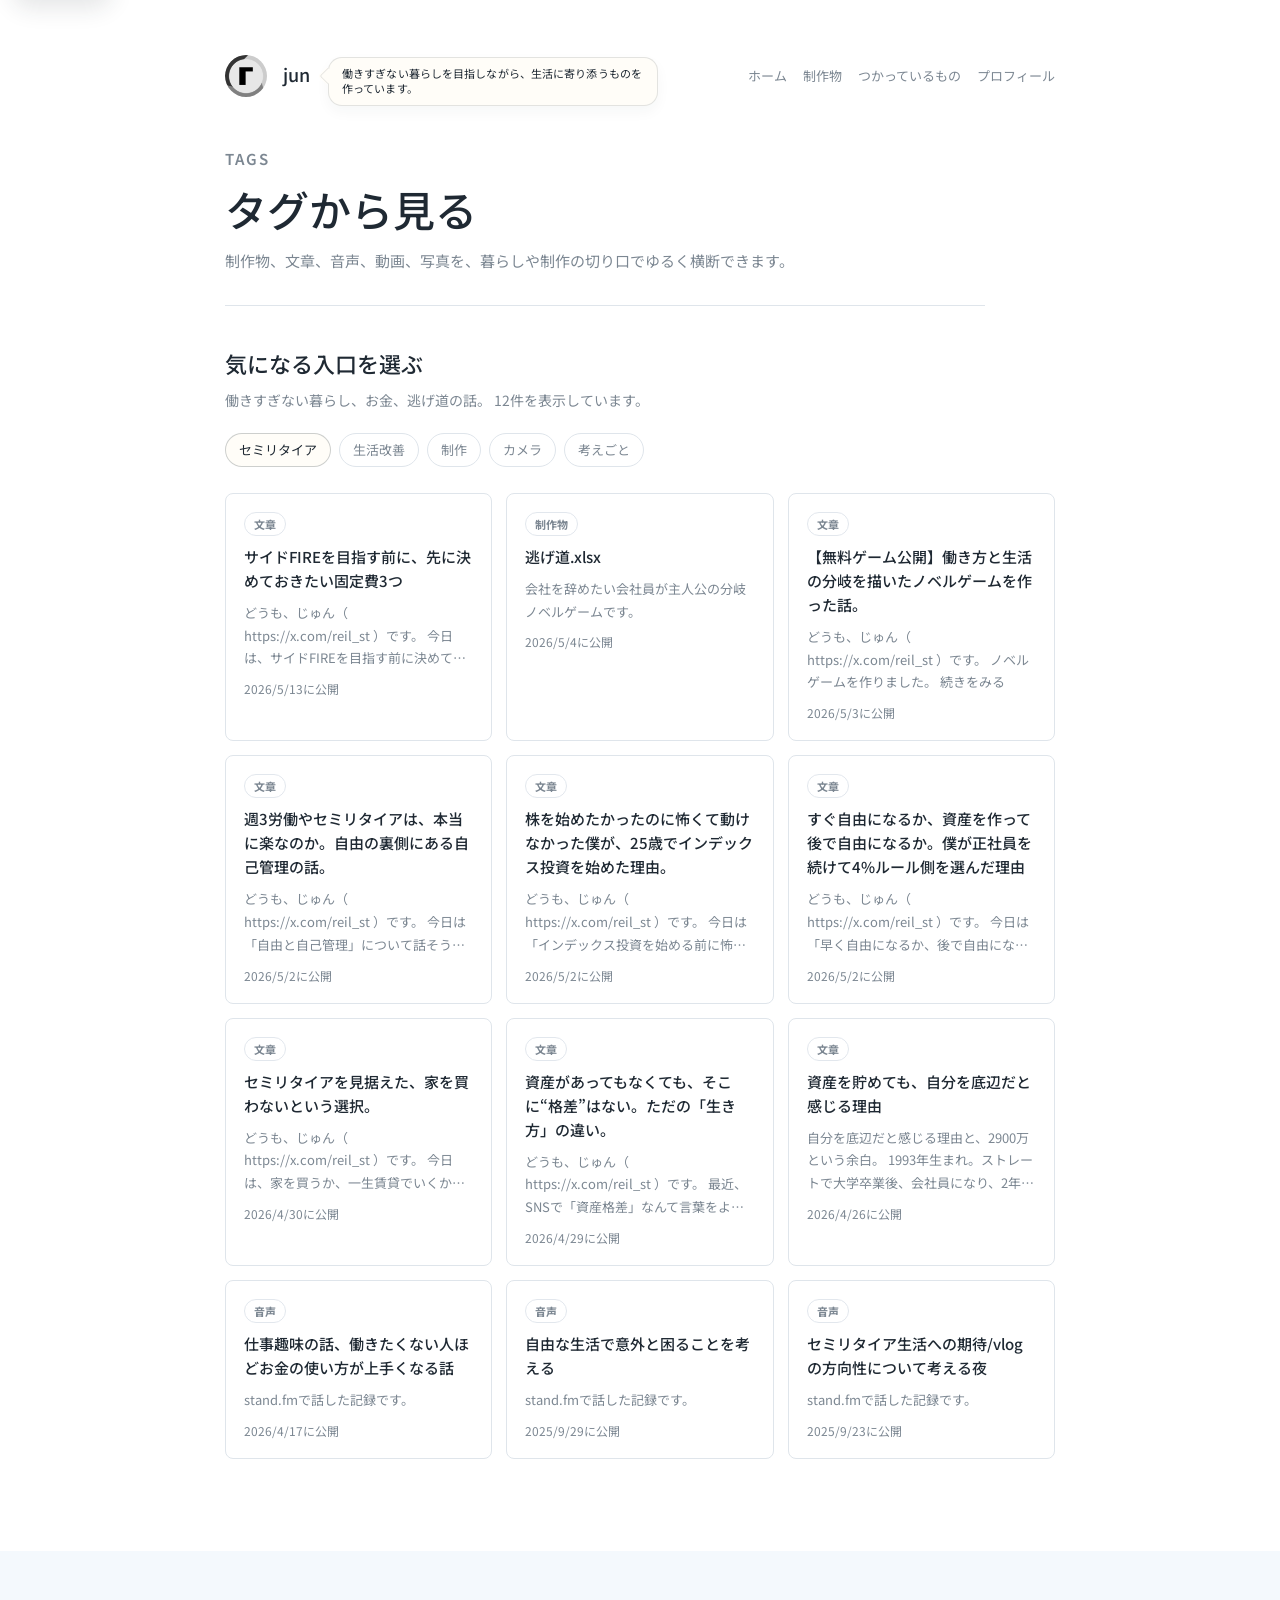
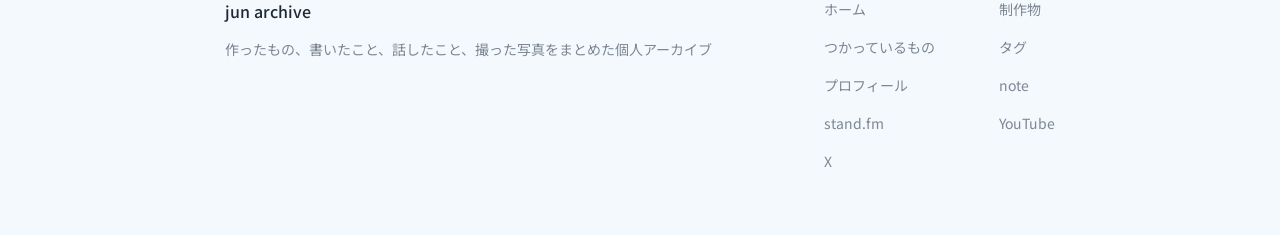
==== commit c6588f93: "重複したトップ導線を整理" ====
--- a/tags/index.html
+++ b/tags/index.html
@@ -48,7 +48,6 @@
         <a href="../">ホーム</a>
         <a href="../#works">制作物</a>
         <a href="../uses/index.html">つかっているもの</a>
-        <a href="./index.html" aria-current="page">タグ</a>
         <a href="../about.html">プロフィール</a>
       </nav>
     </header>
--- a/styles.css
+++ b/styles.css
@@ -543,7 +543,7 @@
 
 .starter-grid {
   display: grid;
-  grid-template-columns: repeat(4, minmax(0, 1fr));
+  grid-template-columns: repeat(3, minmax(0, 1fr));
   gap: 14px;
 }
 
@@ -705,6 +705,12 @@
   color: var(--muted);
   font-size: 15px;
   line-height: 1.9;
+}
+
+.recent-heading a {
+  color: var(--ink);
+  text-decoration: underline;
+  text-underline-offset: 4px;
 }
 
 .recent-list {
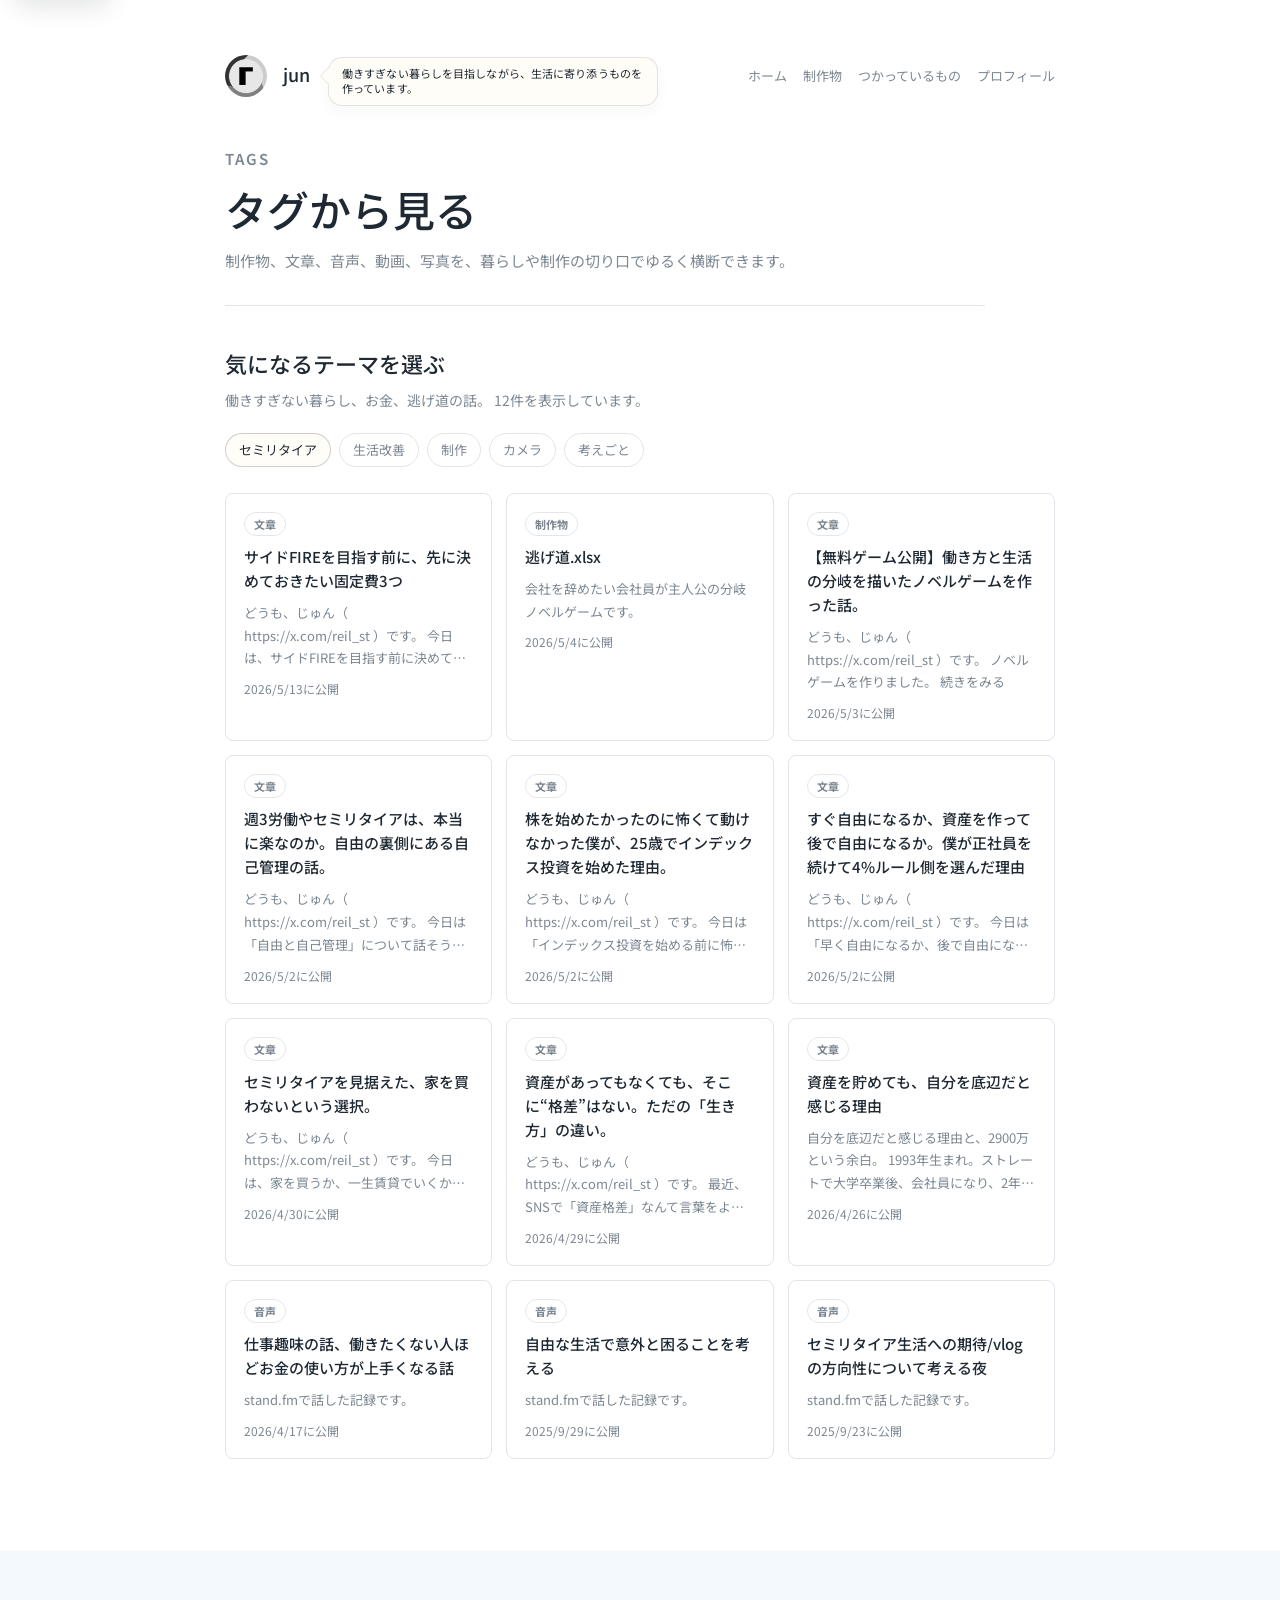
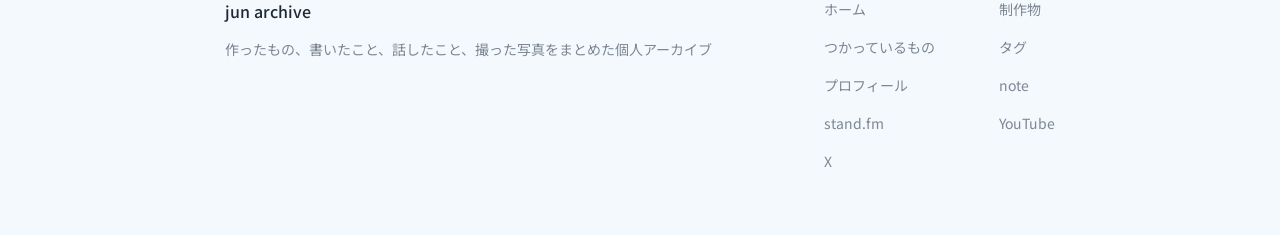
==== commit 486125be: "投稿カテゴリの表示を内容ベースに整える" ====
--- a/tags/index.html
+++ b/tags/index.html
@@ -60,7 +60,7 @@
 
     <section class="tag-browser" aria-labelledby="tag-browser-title">
       <div class="tag-browser-heading">
-        <h2 id="tag-browser-title">気になる入口を選ぶ</h2>
+        <h2 id="tag-browser-title">気になるテーマを選ぶ</h2>
         <p id="tag-browser-hint" aria-live="polite"></p>
       </div>
       <div class="tag-filter-nav" id="tag-filter-nav" role="tablist" aria-label="タグの絞り込み"></div>
